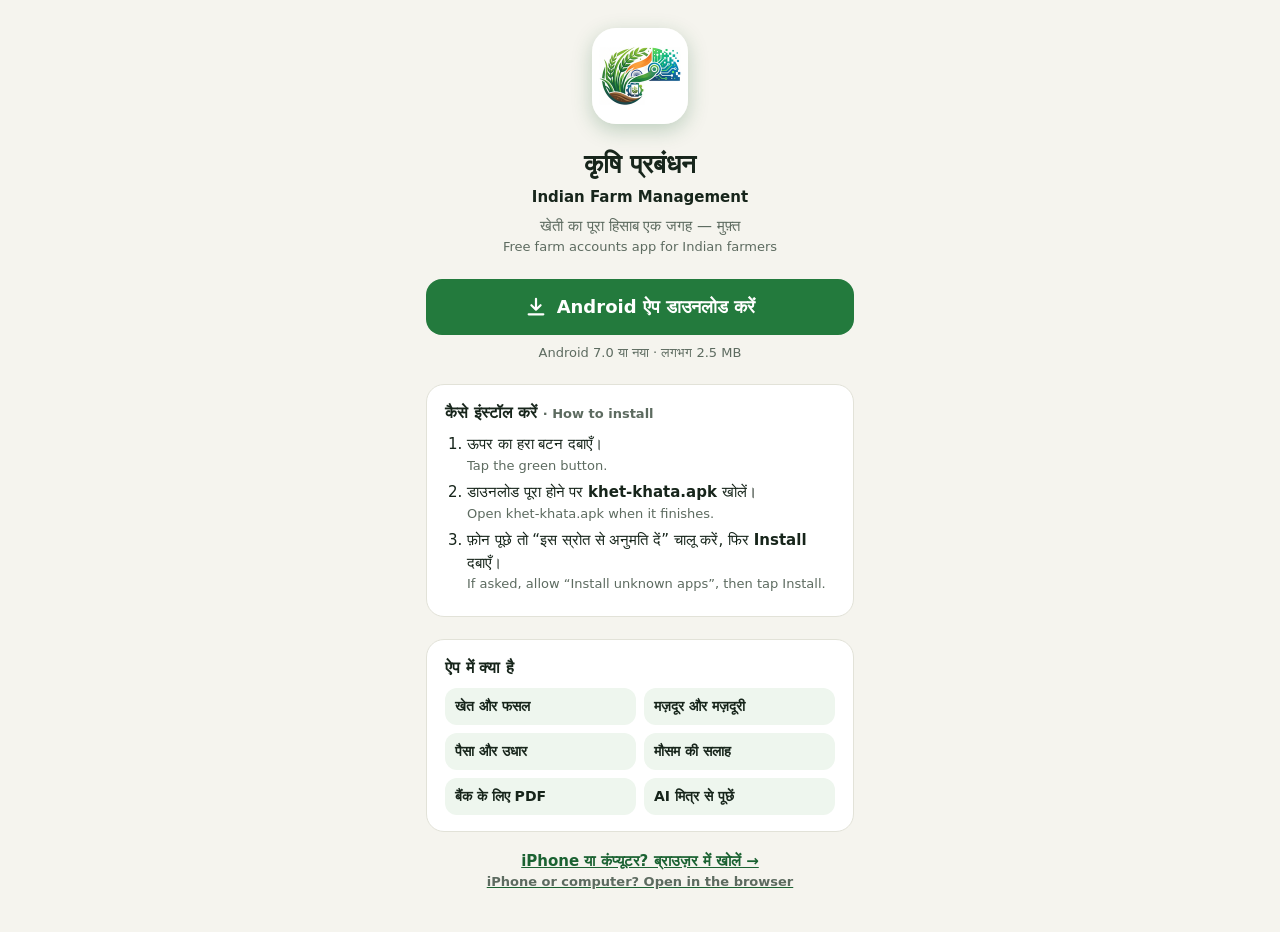
==== download/index.html @ 116da7e8 "Deploy Khet Khata 2026-11-07 05:37 Co-Authored-By: Claude Opus 5.5 <noreply@anthropic.com>" ====
<!doctype html>
<html lang="hi">
<head>
<meta charset="utf-8">
<meta name="viewport" content="width=device-width, initial-scale=1">
<title>कृषि प्रबंधन · Indian Farm Management — Download</title>
<meta name="description" content="खेती का पूरा हिसाब एक जगह — खेत, फसल, मज़दूर, पैसा। मुफ़्त Android ऐप। Free farm management app for Indian farmers.">
<meta name="theme-color" content="#1b6232">
<meta property="og:title" content="कृषि प्रबंधन · Indian Farm Management">
<meta property="og:description" content="खेती का पूरा हिसाब एक जगह — मुफ़्त Android ऐप डाउनलोड करें।">
<meta property="og:image" content="https://khet-khata.web.app/icons/icon-512.png">
<meta property="og:url" content="https://khet-khata.web.app/download">
<meta property="og:type" content="website">
<link rel="icon" href="../icons/favicon-64.png">
<link rel="apple-touch-icon" href="../icons/apple-touch-icon.png">
<style>
  :root { --paper:#f5f4ee; --ink:#17251b; --muted:#5d6b60; --leaf:#237a3d; --leaf-d:#1b6232; --leaf-50:#eef6ee; --line:#e2e2d8; --wheat:#f0bf4c; }
  * { box-sizing: border-box; }
  body { margin:0; background:var(--paper); color:var(--ink); font-family:"Noto Sans Devanagari","Segoe UI",system-ui,sans-serif; line-height:1.5; }
  main { max-width:460px; margin:0 auto; padding:28px 16px 40px; }
  .hero { text-align:center; }
  .hero img { width:96px; height:96px; border-radius:24px; box-shadow:0 6px 20px rgba(27,98,50,.25); }
  h1 { font-size:26px; margin:14px 0 2px; }
  .sub { color:var(--muted); margin:0 0 22px; font-size:15px; }
  .btn { display:flex; align-items:center; justify-content:center; gap:10px; width:100%; min-height:56px; border-radius:16px; background:var(--leaf); color:#fff; font-size:18px; font-weight:700; text-decoration:none; }
  .btn:active { background:var(--leaf-d); }
  .btn svg { flex:none; }
  .note { font-size:13px; color:var(--muted); text-align:center; margin:8px 0 0; }
  .card { background:#fff; border:1px solid var(--line); border-radius:18px; padding:16px 18px; margin-top:22px; }
  .card h2 { font-size:16px; margin:0 0 8px; }
  ol { margin:0; padding-left:22px; }
  li { margin:6px 0; font-size:15px; }
  .en { display:block; color:var(--muted); font-size:13px; }
  .feat { display:grid; grid-template-columns:1fr 1fr; gap:8px; margin:0; padding:0; list-style:none; }
  .feat li { margin:0; background:var(--leaf-50); border-radius:12px; padding:8px 10px; font-size:14px; font-weight:600; }
  .alt { display:block; text-align:center; margin-top:18px; color:var(--leaf-d); font-weight:700; font-size:15px; }
  #started { display:none; }
</style>
</head>
<body>
<main>
  <div class="hero">
    <img src="../icons/icon-192.png" alt="" width="96" height="96">
    <h1>कृषि प्रबंधन</h1>
    <p class="sub" style="margin:0 0 6px;font-weight:700;color:var(--ink)">Indian Farm Management</p>
    <p class="sub">खेती का पूरा हिसाब एक जगह — मुफ़्त<br><span class="en">Free farm accounts app for Indian farmers</span></p>
  </div>

  <a class="btn" id="dl" href="https://github.com/JODxSaviour/khet-khata/releases/latest/download/khet-khata.apk">
    <svg width="22" height="22" viewBox="0 0 24 24" fill="none" stroke="currentColor" stroke-width="2.4" stroke-linecap="round" stroke-linejoin="round" aria-hidden="true"><path d="M12 3v12m0 0-5-5m5 5 5-5M4 20h16"/></svg>
    Android ऐप डाउनलोड करें
  </a>
  <p class="note" id="started">डाउनलोड शुरू हो गया — नीचे के स्टेप देखें। <span class="en">Download started — see the steps below.</span></p>
  <p class="note">Android 7.0 या नया · लगभग 2.5 MB</p>

  <div class="card">
    <h2>कैसे इंस्टॉल करें <span class="en" style="display:inline">· How to install</span></h2>
    <ol>
      <li>ऊपर का हरा बटन दबाएँ।<span class="en">Tap the green button.</span></li>
      <li>डाउनलोड पूरा होने पर <b>khet-khata.apk</b> खोलें।<span class="en">Open khet-khata.apk when it finishes.</span></li>
      <li>फ़ोन पूछे तो “इस स्रोत से अनुमति दें” चालू करें, फिर <b>Install</b> दबाएँ।<span class="en">If asked, allow “Install unknown apps”, then tap Install.</span></li>
    </ol>
  </div>

  <div class="card">
    <h2>ऐप में क्या है</h2>
    <ul class="feat">
      <li>खेत और फसल</li>
      <li>मज़दूर और मज़दूरी</li>
      <li>पैसा और उधार</li>
      <li>मौसम की सलाह</li>
      <li>बैंक के लिए PDF</li>
      <li>AI मित्र से पूछें</li>
    </ul>
  </div>

  <a class="alt" href="../">iPhone या कंप्यूटर? ब्राउज़र में खोलें →<span class="en">iPhone or computer? Open in the browser</span></a>
</main>
<script>
  // start the download by itself on Android phones; others see the button and the browser link
  if (/Android/i.test(navigator.userAgent)) {
    setTimeout(function () { location.href = document.getElementById('dl').href; document.getElementById('started').style.display = 'block' }, 900)
  }
  document.getElementById('dl').addEventListener('click', function () { document.getElementById('started').style.display = 'block' })
</script>
</body>
</html>
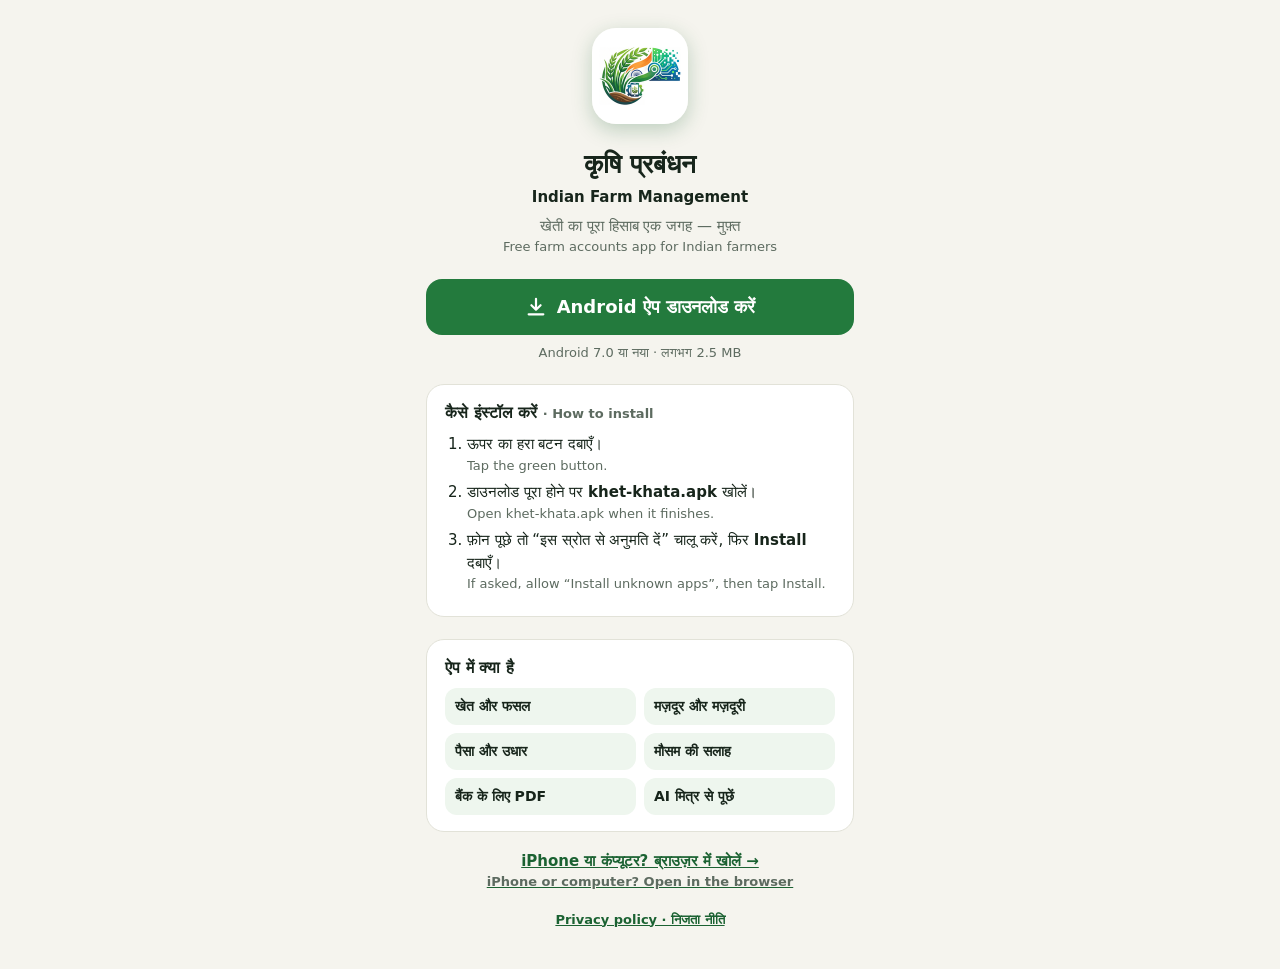
==== commit 1523e93f: "Deploy Khet Khata 2026-11-09 20:49 Co-Authored-By: Claude Opus 5.5 <noreply@anthropic.com>" ====
--- a/download/index.html
+++ b/download/index.html
@@ -75,6 +75,7 @@
   </div>
 
   <a class="alt" href="../">iPhone या कंप्यूटर? ब्राउज़र में खोलें →<span class="en">iPhone or computer? Open in the browser</span></a>
+  <a class="alt" style="font-size:13px;font-weight:600" href="../privacy/">Privacy policy · निजता नीति</a>
 </main>
 <script>
   // start the download by itself on Android phones; others see the button and the browser link
